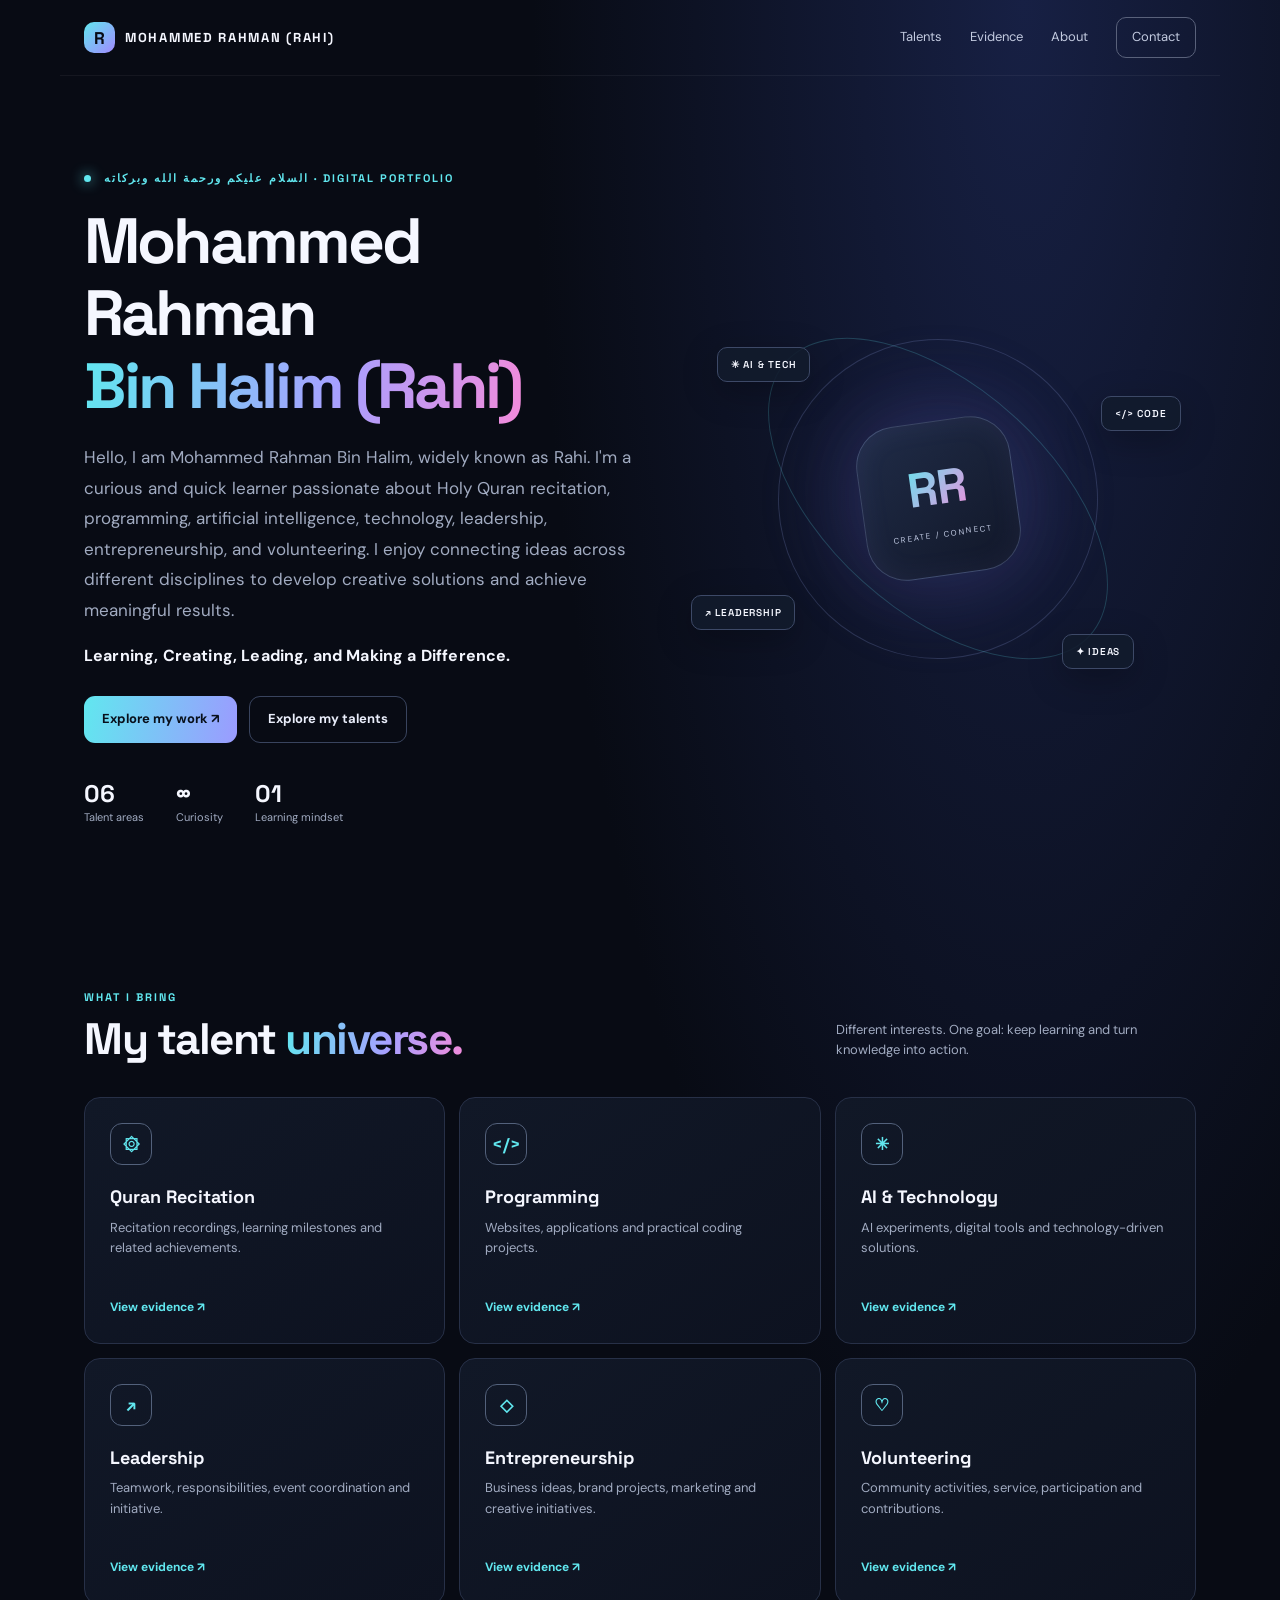
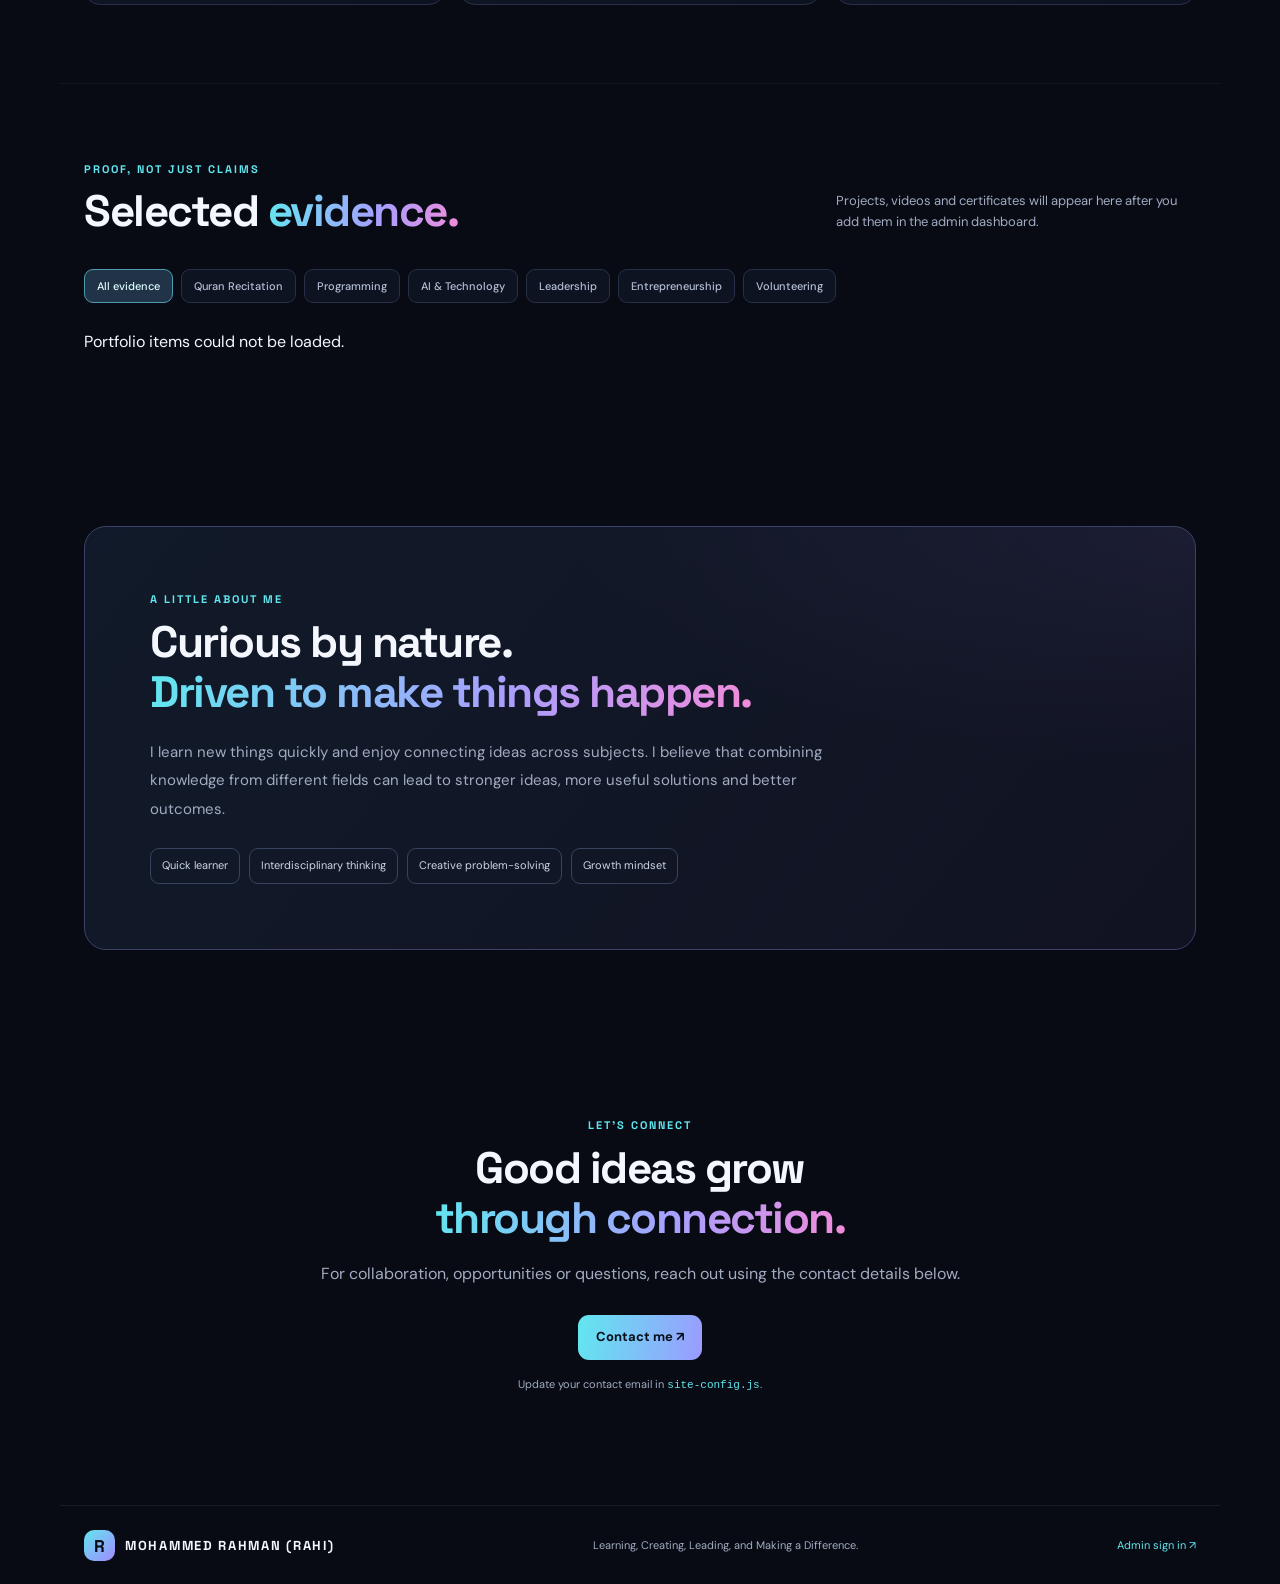
==== rahman-rahi-portfolio/index.html @ f2ca4079 "Add files via upload" ====
<!doctype html>
<html lang="en">
<head>
<meta charset="utf-8"><meta name="viewport" content="width=device-width,initial-scale=1">
<meta name="description" content="Mohammed Rahman Bin Halim (Rahi)'s digital portfolio showcasing Holy Quran recitation, programming, artificial intelligence, technology, leadership, entrepreneurship and volunteering.">
<title>Mohammed Rahman Bin Halim (Rahi) | Digital Portfolio</title>
<link rel="stylesheet" href="style.css">
</head>
<body>
<header class="topbar"><a class="brand" href="#"><span class="brand-mark">R</span> MOHAMMED RAHMAN (RAHI)</a><nav><a href="#talents">Talents</a><a href="#projects">Evidence</a><a href="#about">About</a><a class="nav-button" href="#contact">Contact</a></nav></header>
<main>
<section class="hero">
  <div class="hero-copy"><p class="eyebrow"><span class="pulse"></span> السلام عليكم ورحمة الله وبركاته · DIGITAL PORTFOLIO</p>
  <h1>Mohammed Rahman<br><span class="gradient-text">Bin Halim (Rahi)</span></h1>
  <p class="lead">Hello, I am Mohammed Rahman Bin Halim, widely known as Rahi. I'm a curious and quick learner passionate about Holy Quran recitation, programming, artificial intelligence, technology, leadership, entrepreneurship, and volunteering. I enjoy connecting ideas across different disciplines to develop creative solutions and achieve meaningful results.</p>
  <p class="portfolio-tagline">Learning, Creating, Leading, and Making a Difference.</p>
  <div class="hero-actions"><a class="button primary" href="#projects">Explore my work ↗</a><a class="button secondary" href="#talents">Explore my talents</a></div>
  <div class="hero-stats"><div><strong>06</strong><span>Talent areas</span></div><div><strong>∞</strong><span>Curiosity</span></div><div><strong>01</strong><span>Learning mindset</span></div></div></div>
  <div class="hero-art" aria-label="Decorative technology-inspired graphic"><div class="orbit orbit-one"></div><div class="orbit orbit-two"></div><div class="core"><span>RR</span><small>CREATE / CONNECT</small></div><span class="float-chip chip-ai">✳ AI & TECH</span><span class="float-chip chip-code">&lt;/&gt; CODE</span><span class="float-chip chip-lead">↗ LEADERSHIP</span><span class="float-chip chip-idea">✦ IDEAS</span></div>
</section>
<section id="talents" class="section"><div class="section-head"><div><p class="eyebrow">WHAT I BRING</p><h2>My talent <span class="gradient-text">universe.</span></h2></div><p class="section-note">Different interests. One goal: keep learning and turn knowledge into action.</p></div>
<div class="talent-grid">
<article class="talent-card"><span class="card-icon">۞</span><h3>Quran Recitation</h3><p>Recitation recordings, learning milestones and related achievements.</p><a href="#projects" data-filter="Quran Recitation">View evidence ↗</a></article>
<article class="talent-card"><span class="card-icon">&lt;/&gt;</span><h3>Programming</h3><p>Websites, applications and practical coding projects.</p><a href="#projects" data-filter="Programming">View evidence ↗</a></article>
<article class="talent-card"><span class="card-icon">✳</span><h3>AI & Technology</h3><p>AI experiments, digital tools and technology-driven solutions.</p><a href="#projects" data-filter="AI & Technology">View evidence ↗</a></article>
<article class="talent-card"><span class="card-icon">↗</span><h3>Leadership</h3><p>Teamwork, responsibilities, event coordination and initiative.</p><a href="#projects" data-filter="Leadership">View evidence ↗</a></article>
<article class="talent-card"><span class="card-icon">◇</span><h3>Entrepreneurship</h3><p>Business ideas, brand projects, marketing and creative initiatives.</p><a href="#projects" data-filter="Entrepreneurship">View evidence ↗</a></article>
<article class="talent-card"><span class="card-icon">♡</span><h3>Volunteering</h3><p>Community activities, service, participation and contributions.</p><a href="#projects" data-filter="Volunteering">View evidence ↗</a></article>
</div></section>
<section id="projects" class="section projects-section"><div class="section-head"><div><p class="eyebrow">PROOF, NOT JUST CLAIMS</p><h2>Selected <span class="gradient-text">evidence.</span></h2></div><p class="section-note">Projects, videos and certificates will appear here after you add them in the admin dashboard.</p></div>
<div class="filters" id="filters"><button class="filter active" data-filter="All">All evidence</button><button class="filter" data-filter="Quran Recitation">Quran Recitation</button><button class="filter" data-filter="Programming">Programming</button><button class="filter" data-filter="AI & Technology">AI & Technology</button><button class="filter" data-filter="Leadership">Leadership</button><button class="filter" data-filter="Entrepreneurship">Entrepreneurship</button><button class="filter" data-filter="Volunteering">Volunteering</button></div>
<div id="evidence-grid" class="evidence-grid"><div class="empty-state"><div class="empty-icon">✳</div><h3>Your story starts here.</h3><p>Evidence added through the admin dashboard will show up here.</p></div></div>
</section>
<section id="about" class="section about-section"><div class="about-panel"><p class="eyebrow">A LITTLE ABOUT ME</p><h2>Curious by nature.<br><span class="gradient-text">Driven to make things happen.</span></h2><p>I learn new things quickly and enjoy connecting ideas across subjects. I believe that combining knowledge from different fields can lead to stronger ideas, more useful solutions and better outcomes.</p><div class="tag-row"><span>Quick learner</span><span>Interdisciplinary thinking</span><span>Creative problem-solving</span><span>Growth mindset</span></div></div></section>
<section id="contact" class="section contact-section"><p class="eyebrow">LET'S CONNECT</p><h2>Good ideas grow<br><span class="gradient-text">through connection.</span></h2><p>For collaboration, opportunities or questions, reach out using the contact details below.</p><a class="button primary" id="email-link" href="mailto:">Contact me ↗</a><p class="small-note">Update your contact email in <code>site-config.js</code>.</p></section>
</main>
<footer><a class="brand" href="#"><span class="brand-mark">R</span> MOHAMMED RAHMAN (RAHI)</a><span>Learning, Creating, Leading, and Making a Difference.</span><a href="admin.html">Admin sign in ↗</a></footer>
<script src="site-config.js"></script><script type="module" src="app.js"></script>
</body></html>
---- rahman-rahi-portfolio/style.css ----
@import url('https://fonts.googleapis.com/css2?family=DM+Sans:wght@400;500;600;700&family=Space+Grotesk:wght@400;500;600;700&display=swap');
:root{--bg:#080b14;--panel:#101625;--panel2:#121b2c;--text:#f5f7ff;--muted:#a1abc1;--line:#273047;--cyan:#61e7ef;--purple:#a18aff;--pink:#f28bdb;--max:1160px}
*{box-sizing:border-box}html{scroll-behavior:smooth;scroll-padding-top:90px}body{margin:0;background:radial-gradient(ellipse at 80% 0%,#172044 0,transparent 34%),var(--bg);color:var(--text);font-family:'DM Sans',sans-serif;line-height:1.6}a{color:inherit;text-decoration:none}.topbar{height:76px;max-width:var(--max);padding:0 24px;margin:auto;display:flex;align-items:center;justify-content:space-between;border-bottom:1px solid #ffffff0d}.brand{display:flex;align-items:center;gap:10px;font:700 13px 'Space Grotesk',sans-serif;letter-spacing:1.7px}.brand-mark{display:grid;place-items:center;width:31px;height:31px;border-radius:10px;background:linear-gradient(135deg,var(--cyan),var(--purple));color:#080b14;font-size:17px;letter-spacing:0}.topbar nav{display:flex;align-items:center;gap:28px;font-size:13px;color:#c3cbe0}.topbar nav a:hover,footer a:hover{color:var(--cyan)}.nav-button{border:1px solid #59617a;border-radius:10px;padding:9px 15px}.hero{max-width:var(--max);margin:auto;padding:95px 24px 86px;display:grid;grid-template-columns:1.04fr .96fr;align-items:center;gap:38px;min-height:620px}.eyebrow{font:700 11px 'Space Grotesk',sans-serif;letter-spacing:2px;color:var(--cyan);text-transform:uppercase}.pulse{display:inline-block;width:7px;height:7px;border-radius:50%;background:var(--cyan);box-shadow:0 0 13px var(--cyan);margin-right:8px}h1,h2,h3,p{margin-top:0}h1,h2,h3{font-family:'Space Grotesk',sans-serif;line-height:1.13}h1{font-size:clamp(42px,5vw,68px);letter-spacing:-2.8px;margin:20px 0}h2{font-size:clamp(30px,4vw,44px);letter-spacing:-1.5px;margin-bottom:0}.gradient-text{background:linear-gradient(100deg,var(--cyan),#a7a0ff 58%,var(--pink));-webkit-background-clip:text;background-clip:text;color:transparent}.lead{max-width:570px;color:var(--muted);font-size:17px;line-height:1.8}.hero-actions{display:flex;flex-wrap:wrap;gap:12px;margin:28px 0 35px}.button{display:inline-flex;align-items:center;justify-content:center;border-radius:11px;padding:12px 18px;font-weight:700;font-size:13px;transition:transform .2s}.button:hover{transform:translateY(-2px)}.primary{background:linear-gradient(100deg,var(--cyan),#9b9bff);color:#08101b}.secondary{border:1px solid #39445e;color:#e9edfa}.hero-stats{display:flex;gap:32px}.hero-stats div{display:flex;flex-direction:column}.hero-stats strong{font:700 24px 'Space Grotesk',sans-serif}.hero-stats span{font-size:11px;color:var(--muted)}.hero-art{height:410px;position:relative;display:grid;place-items:center;isolation:isolate}.hero-art:before{content:"";position:absolute;inset:12%;background:radial-gradient(circle,#4e4b9b40,transparent 65%);filter:blur(15px);z-index:-1}.orbit{position:absolute;border:1px solid #7786c044;border-radius:50%;transform:rotate(-25deg)}.orbit-one{width:320px;height:320px}.orbit-two{width:410px;height:225px;transform:rotate(42deg);border-color:#62e7ef35}.core{width:155px;height:155px;border-radius:40px;display:flex;flex-direction:column;justify-content:center;align-items:center;gap:10px;background:linear-gradient(145deg,#202c48,#111728);border:1px solid #8191c15c;box-shadow:0 0 75px #837dff22,inset 0 0 30px #9a8cff12;transform:rotate(-8deg)}.core span{font:700 48px 'Space Grotesk',sans-serif;background:linear-gradient(135deg,var(--cyan),var(--pink));color:transparent;background-clip:text}.core small{font-size:8px;letter-spacing:1.5px;color:#c3cce5}.float-chip{position:absolute;padding:10px 13px;background:#121b2cdd;border:1px solid #3d4967;border-radius:10px;font:600 10px 'Space Grotesk',sans-serif;letter-spacing:.8px;box-shadow:0 10px 35px #0004}.chip-ai{top:53px;left:7%}.chip-code{top:102px;right:3%}.chip-lead{bottom:74px;left:2%}.chip-idea{bottom:35px;right:12%}.section{max-width:var(--max);padding:78px 24px;margin:auto}.section-head{display:flex;align-items:end;justify-content:space-between;gap:28px;margin-bottom:32px}.section-head h2{margin-top:8px}.section-note{max-width:360px;color:var(--muted);font-size:13px;margin-bottom:4px}.talent-grid{display:grid;grid-template-columns:repeat(3,1fr);gap:14px}.talent-card{padding:25px;border:1px solid var(--line);border-radius:16px;background:linear-gradient(145deg,#111827,#0d1220);transition:transform .2s,border-color .2s}.talent-card:hover{transform:translateY(-4px);border-color:#5d6c9a}.card-icon{display:grid;place-items:center;width:42px;height:42px;border:1px solid #53617b;border-radius:12px;color:var(--cyan);font:700 17px 'Space Grotesk',sans-serif;margin-bottom:22px}.talent-card h3{font-size:18px;margin-bottom:10px}.talent-card p{font-size:13px;color:var(--muted);min-height:62px}.talent-card>a{font-size:12px;color:var(--cyan);font-weight:700}.projects-section{border-top:1px solid #ffffff0c}.filters{display:flex;flex-wrap:wrap;gap:8px;margin:26px 0}.filter{border:1px solid var(--line);background:#0d1321;color:#b5bfd5;border-radius:9px;padding:9px 12px;font:500 11px 'DM Sans',sans-serif;cursor:pointer}.filter.active,.filter:hover{background:#203347;border-color:#4c9cae;color:#dffcff}.evidence-grid{display:grid;grid-template-columns:repeat(3,1fr);gap:16px}.evidence-card{border:1px solid var(--line);border-radius:15px;overflow:hidden;background:var(--panel)}.evidence-media{width:100%;aspect-ratio:16/10;background:#080d18;display:grid;place-items:center;overflow:hidden}.evidence-media img,.evidence-media video{width:100%;height:100%;object-fit:cover}.evidence-media video{background:#05070c}.file-placeholder{color:var(--cyan);font-size:35px}.evidence-body{padding:18px}.evidence-body .category{font-size:10px;color:var(--cyan);letter-spacing:1px;text-transform:uppercase;font-weight:700}.evidence-body h3{font-size:17px;margin:8px 0}.evidence-body p{font-size:12px;color:var(--muted);margin-bottom:0;white-space:pre-wrap}.evidence-link{display:inline-block;margin-top:12px;font-size:12px;color:var(--cyan)}.empty-state{grid-column:1/-1;text-align:center;padding:55px 20px;border:1px dashed #35405a;border-radius:16px;color:var(--muted)}.empty-icon{font-size:28px;color:var(--cyan)}.empty-state h3{color:var(--text);margin:10px 0}.about-panel{padding:clamp(28px,6vw,65px);border:1px solid #3c4267;border-radius:22px;background:radial-gradient(ellipse at 100% 0%,#6f62b01c,transparent 40%),linear-gradient(130deg,#111a2a,#111322)}.about-panel h2{margin:12px 0 20px}.about-panel>p:not(.eyebrow){max-width:720px;color:var(--muted);font-size:15px;line-height:1.9}.tag-row{display:flex;flex-wrap:wrap;gap:9px;margin-top:25px}.tag-row span{padding:8px 11px;border:1px solid #37435c;border-radius:9px;color:#cdd5e8;font-size:11px}.contact-section{text-align:center;padding-top:90px;padding-bottom:100px}.contact-section h2{margin:12px 0 18px}.contact-section>p:not(.eyebrow){color:var(--muted)}.contact-section .button{margin-top:12px}.small-note{font-size:11px;margin-top:16px}code{color:var(--cyan)}footer{border-top:1px solid #ffffff12;max-width:var(--max);padding:24px;margin:auto;display:flex;align-items:center;justify-content:space-between;gap:20px;color:var(--muted);font-size:11px}footer .brand{color:var(--text)}footer>a:last-child{color:var(--cyan)}@media(max-width:800px){.hero{grid-template-columns:1fr;padding-top:65px;gap:0}.hero-art{height:330px}.orbit-one{width:250px;height:250px}.orbit-two{width:320px;height:180px}.talent-grid,.evidence-grid{grid-template-columns:repeat(2,1fr)}.section-head{align-items:start;flex-direction:column;gap:12px}.topbar nav{gap:12px}.topbar nav>a:not(.nav-button){display:none}}@media(max-width:520px){.hero{padding-left:20px;padding-right:20px}.hero-stats{gap:20px}.hero-art{height:290px}.talent-grid,.evidence-grid{grid-template-columns:1fr}.talent-card p{min-height:0}.section{padding:58px 20px}.chip-ai{left:0}.chip-code{right:0}.chip-lead{left:0}.chip-idea{right:0}footer{flex-wrap:wrap}footer>span{order:3;width:100%}}

/* Personal tagline */
.portfolio-tagline {
  margin: 1rem 0 0;
  color: var(--text, #e7eaf3);
  font-weight: 700;
  letter-spacing: .01em;
  line-height: 1.6;
}
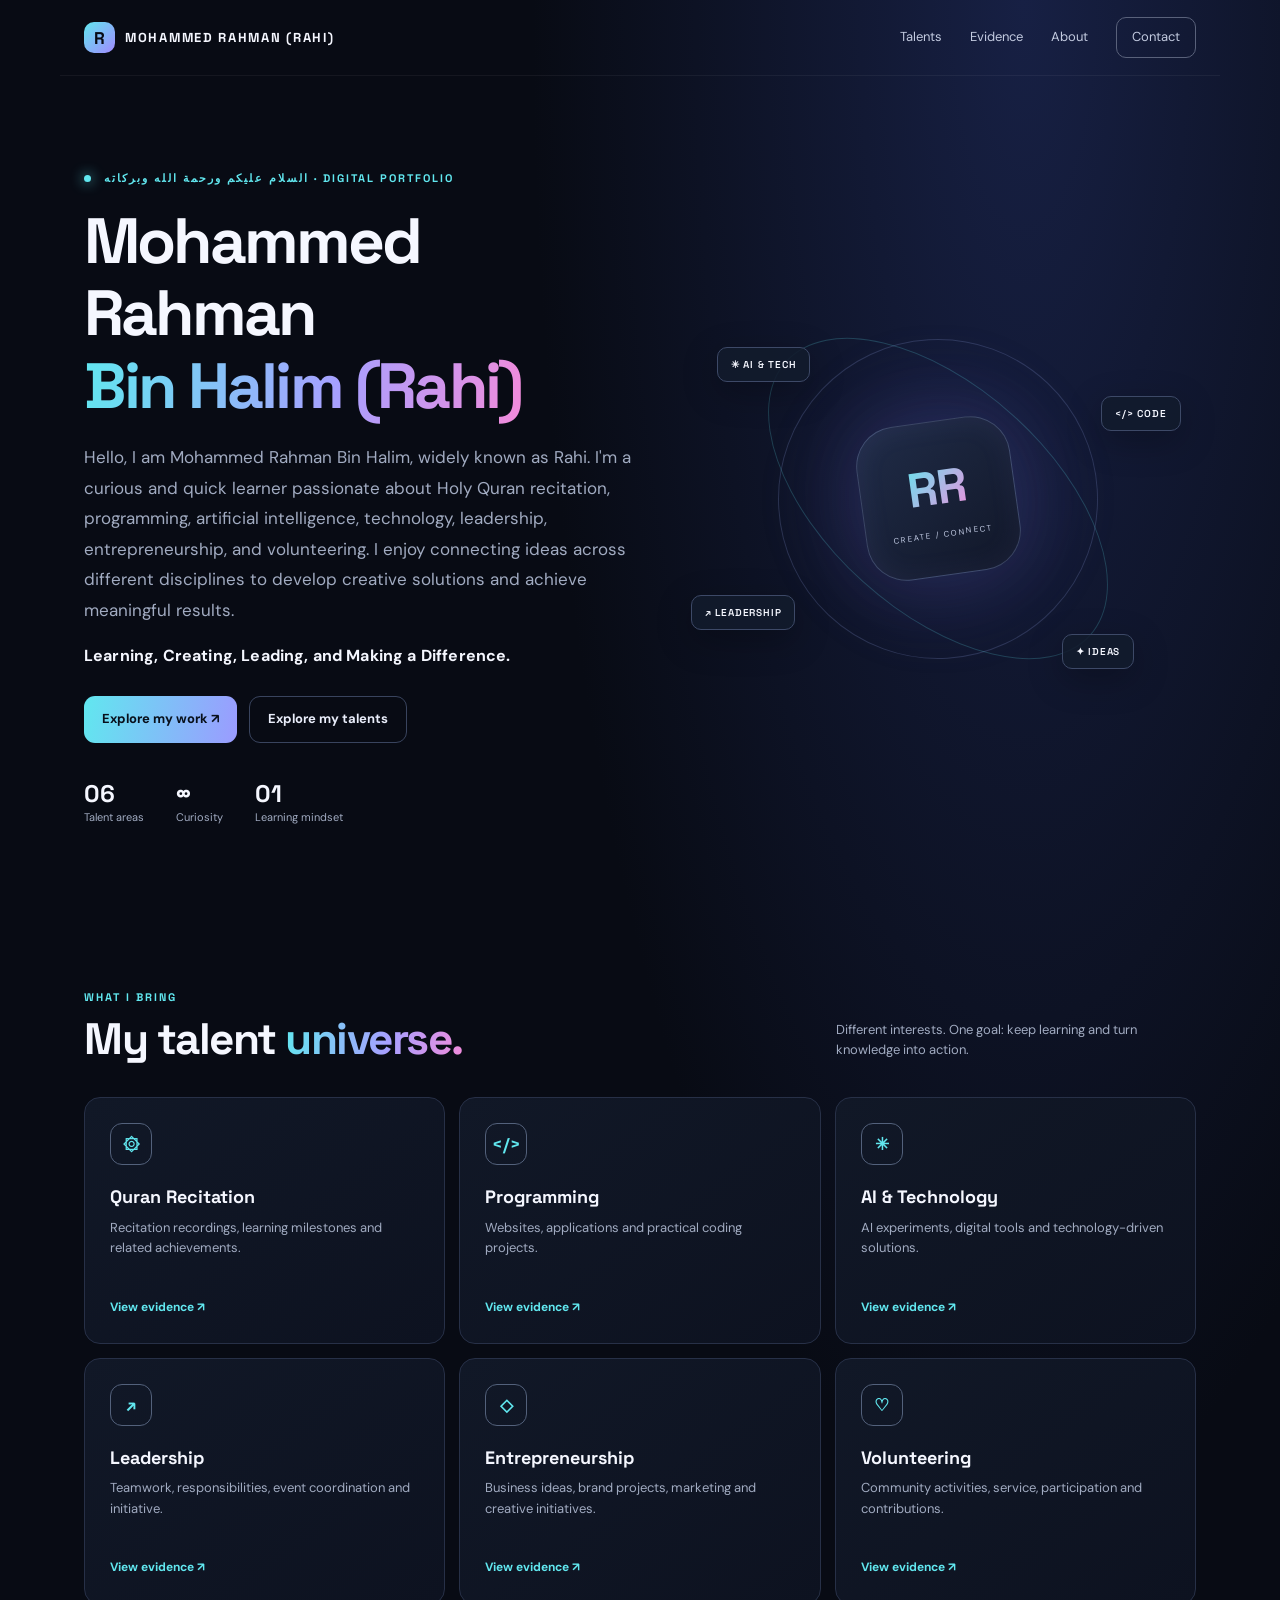
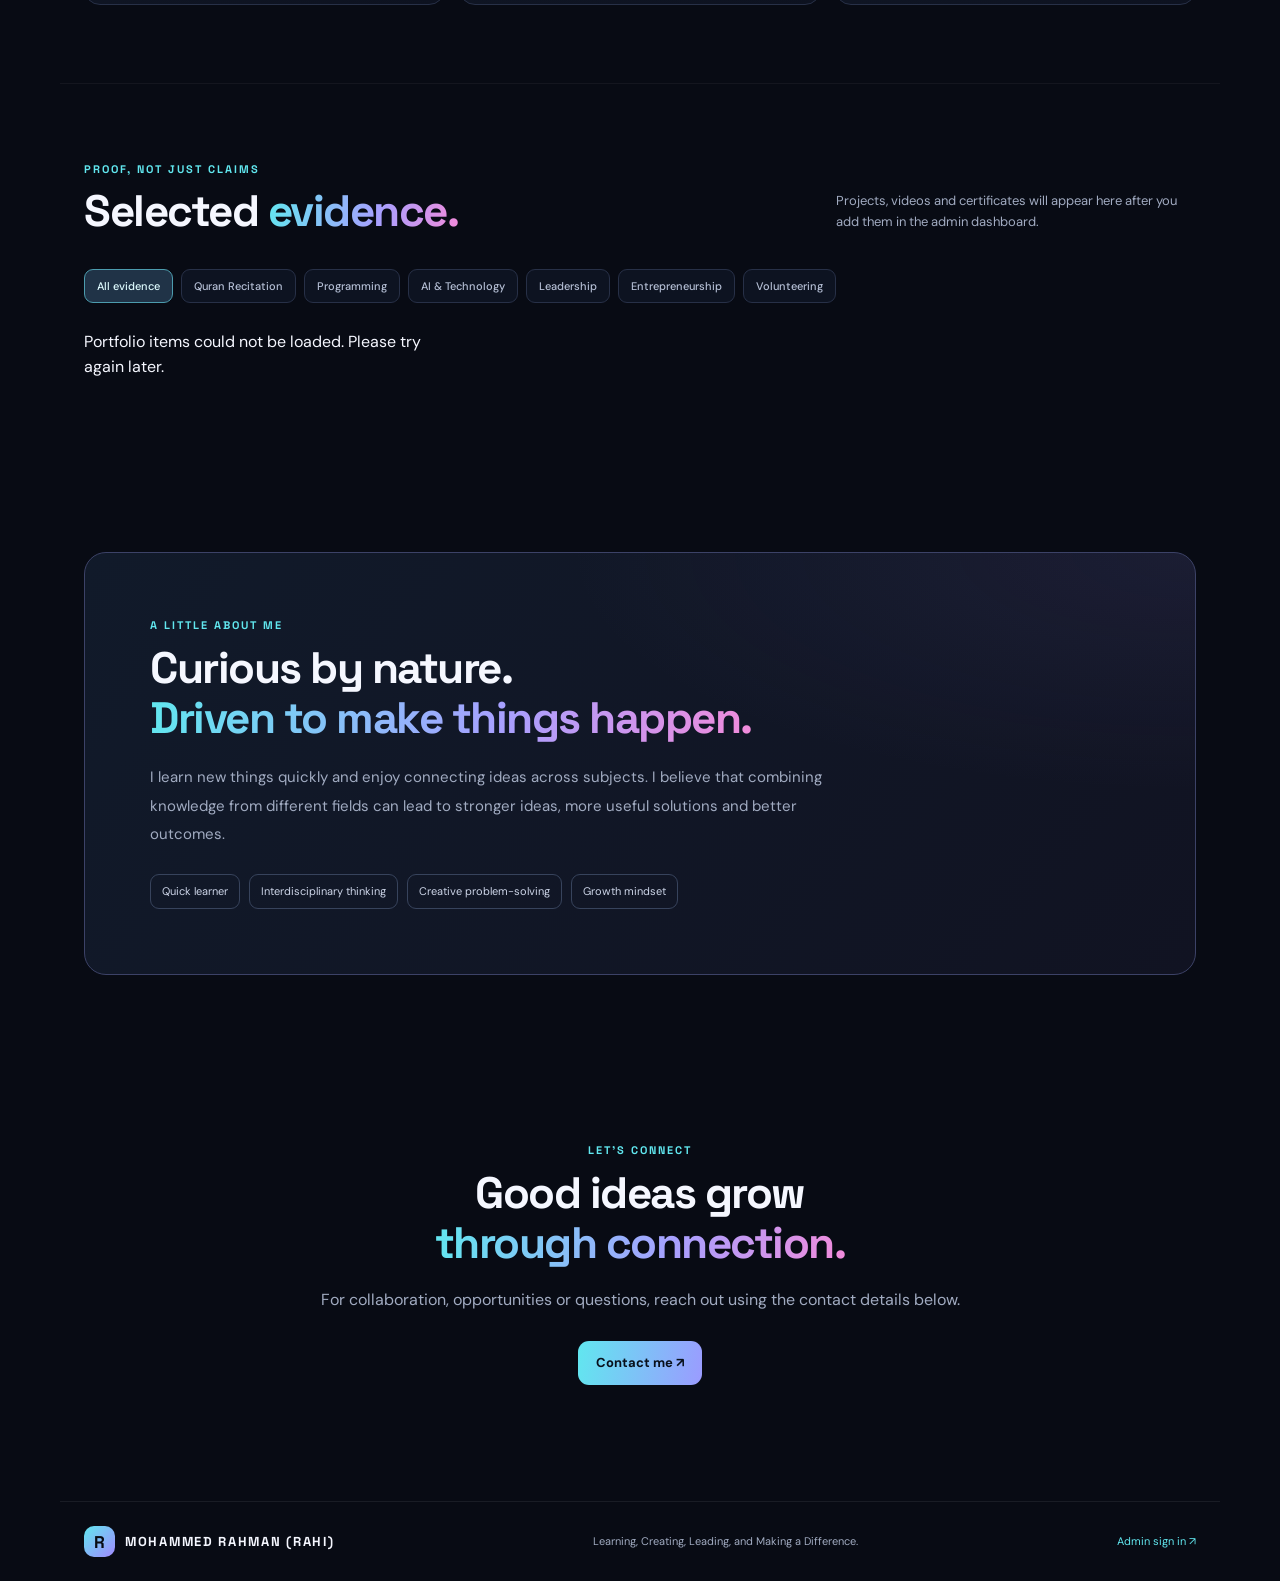
==== commit aef00a15: "Add files via upload" ====
--- a/rahman-rahi-portfolio/index.html
+++ b/rahman-rahi-portfolio/index.html
@@ -32,7 +32,7 @@
 <div id="evidence-grid" class="evidence-grid"><div class="empty-state"><div class="empty-icon">✳</div><h3>Your story starts here.</h3><p>Evidence added through the admin dashboard will show up here.</p></div></div>
 </section>
 <section id="about" class="section about-section"><div class="about-panel"><p class="eyebrow">A LITTLE ABOUT ME</p><h2>Curious by nature.<br><span class="gradient-text">Driven to make things happen.</span></h2><p>I learn new things quickly and enjoy connecting ideas across subjects. I believe that combining knowledge from different fields can lead to stronger ideas, more useful solutions and better outcomes.</p><div class="tag-row"><span>Quick learner</span><span>Interdisciplinary thinking</span><span>Creative problem-solving</span><span>Growth mindset</span></div></div></section>
-<section id="contact" class="section contact-section"><p class="eyebrow">LET'S CONNECT</p><h2>Good ideas grow<br><span class="gradient-text">through connection.</span></h2><p>For collaboration, opportunities or questions, reach out using the contact details below.</p><a class="button primary" id="email-link" href="mailto:">Contact me ↗</a><p class="small-note">Update your contact email in <code>site-config.js</code>.</p></section>
+<section id="contact" class="section contact-section"><p class="eyebrow">LET'S CONNECT</p><h2>Good ideas grow<br><span class="gradient-text">through connection.</span></h2><p>For collaboration, opportunities or questions, reach out using the contact details below.</p><a class="button primary" id="email-link" href="mailto:">Contact me ↗</a><p class="small-note" id="contact-details"></p></section>
 </main>
 <footer><a class="brand" href="#"><span class="brand-mark">R</span> MOHAMMED RAHMAN (RAHI)</a><span>Learning, Creating, Leading, and Making a Difference.</span><a href="admin.html">Admin sign in ↗</a></footer>
 <script src="site-config.js"></script><script type="module" src="app.js"></script>
--- a/rahman-rahi-portfolio/style.css
+++ b/rahman-rahi-portfolio/style.css
@@ -10,3 +10,5 @@
   letter-spacing: .01em;
   line-height: 1.6;
 }
+
+#profile-photo{width:112px;height:112px;object-fit:cover;border-radius:28px;border:1px solid #65749b;box-shadow:0 12px 35px #0005;margin-bottom:20px}#profile-extras{margin-top:28px;color:var(--muted)}#profile-extras h3{color:var(--text);font-size:18px;margin:24px 0 10px}#profile-extras ul{padding-left:20px}#profile-extras li{margin:6px 0}.evidence-card[hidden]{display:none}#social-links a{padding:8px 11px;border:1px solid #37435c;border-radius:9px;color:#cdd5e8;font-size:11px}
